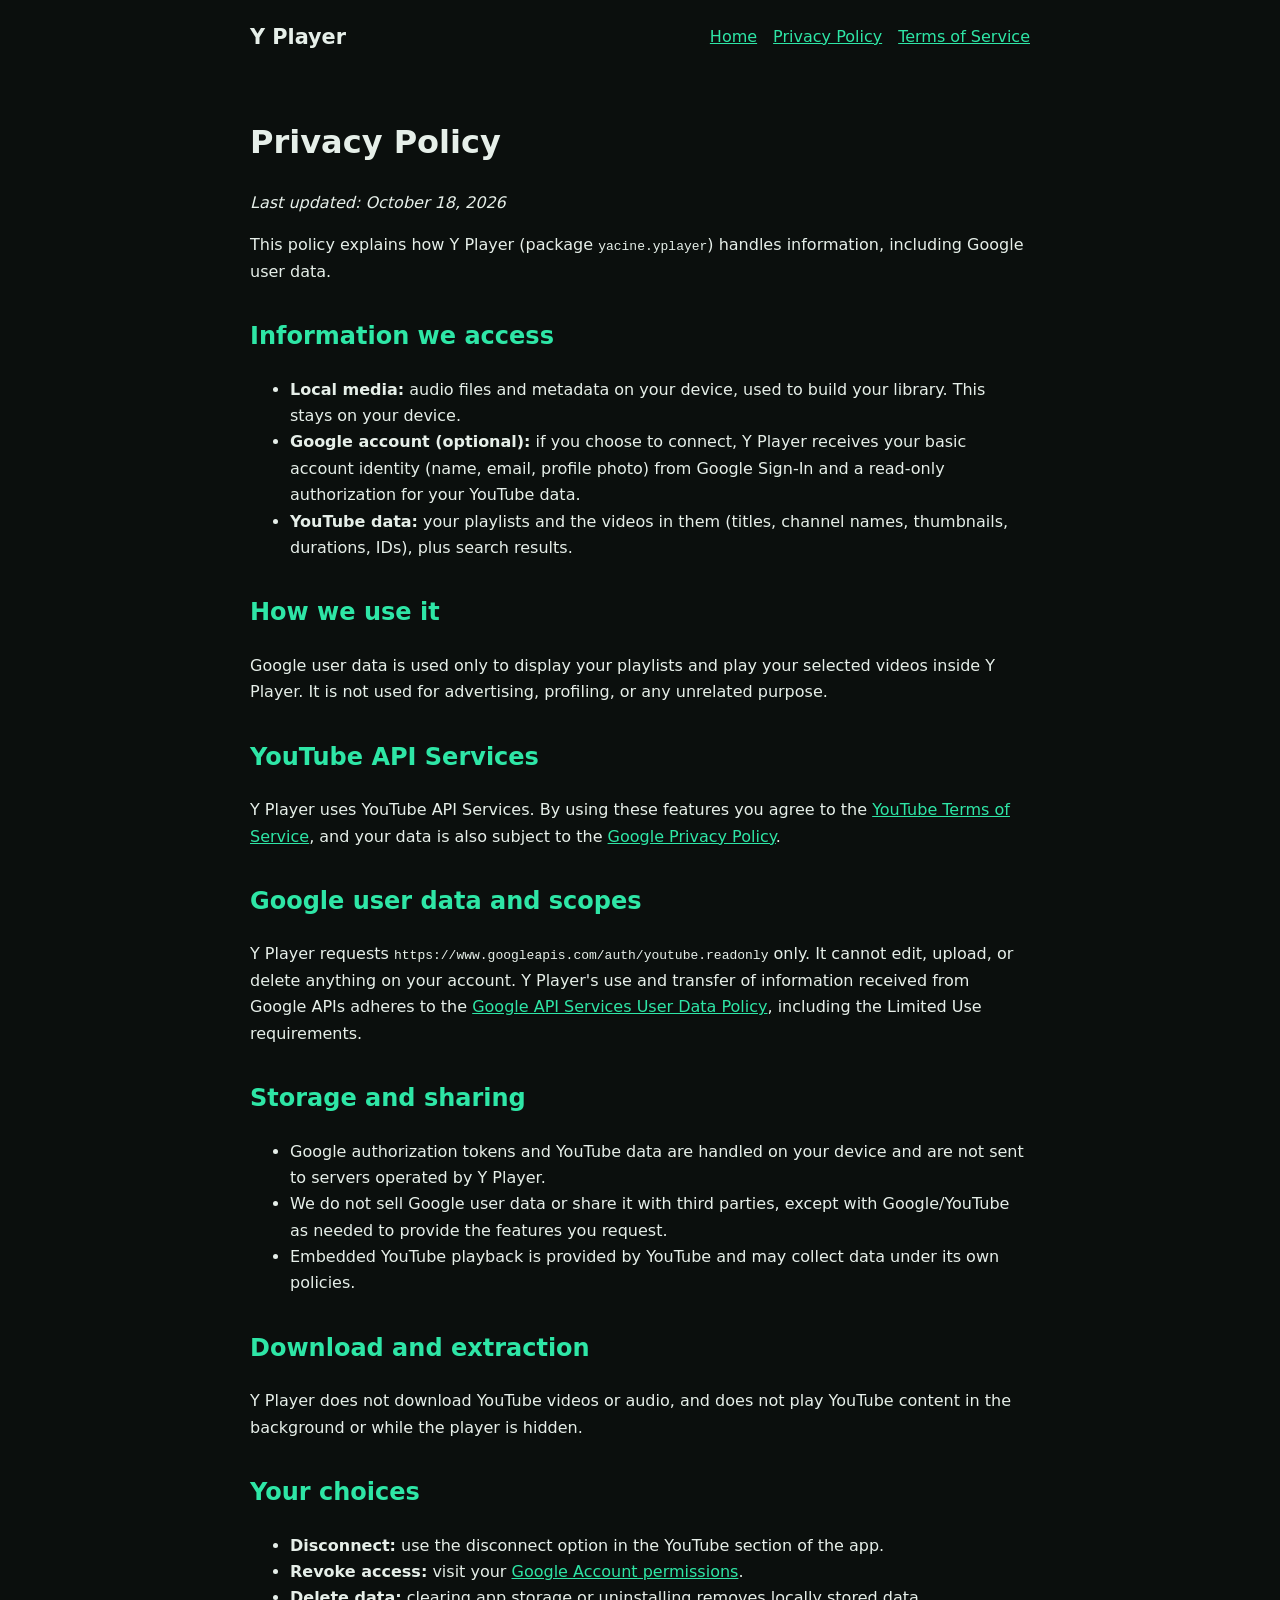
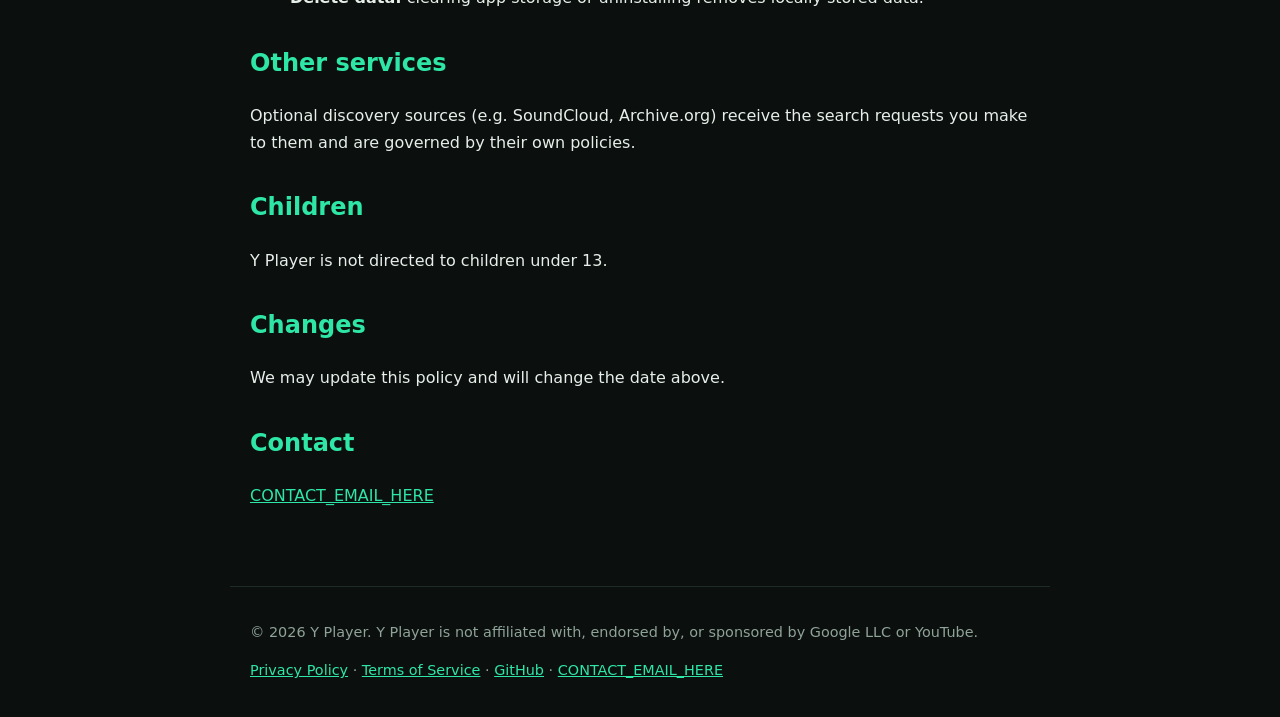
==== privacy/index.html @ ee4dc59c "initializing" ====
<!DOCTYPE html><html lang="en"><head><meta charset="utf-8"><meta name="viewport" content="width=device-width,initial-scale=1">
<title>Privacy Policy - Y Player</title><meta name="description" content="Y Player privacy policy"><link rel="stylesheet" href="../style.css"></head><body>
<header><strong>Y Player</strong><nav><a href="/">Home</a><a href="/privacy/">Privacy Policy</a><a href="/terms/">Terms of Service</a></nav></header>
<main><h1>Privacy Policy</h1><p><em>Last updated: October 18, 2026</em></p>
<p>This policy explains how Y Player (package <code>yacine.yplayer</code>) handles information, including Google user data.</p>
<h2>Information we access</h2><ul><li><strong>Local media:</strong> audio files and metadata on your device, used to build your library. This stays on your device.</li>
<li><strong>Google account (optional):</strong> if you choose to connect, Y Player receives your basic account identity (name, email, profile photo) from Google Sign-In and a read-only authorization for your YouTube data.</li>
<li><strong>YouTube data:</strong> your playlists and the videos in them (titles, channel names, thumbnails, durations, IDs), plus search results.</li></ul>
<h2>How we use it</h2><p>Google user data is used only to display your playlists and play your selected videos inside Y Player. It is not used for advertising, profiling, or any unrelated purpose.</p>
<h2>YouTube API Services</h2><p>Y Player uses YouTube API Services. By using these features you agree to the <a href="https://www.youtube.com/t/terms">YouTube Terms of Service</a>, and your data is also subject to the <a href="https://policies.google.com/privacy">Google Privacy Policy</a>.</p>
<h2>Google user data and scopes</h2><p>Y Player requests <code>https://www.googleapis.com/auth/youtube.readonly</code> only. It cannot edit, upload, or delete anything on your account. Y Player's use and transfer of information received from Google APIs adheres to the <a href="https://developers.google.com/terms/api-services-user-data-policy">Google API Services User Data Policy</a>, including the Limited Use requirements.</p>
<h2>Storage and sharing</h2><ul><li>Google authorization tokens and YouTube data are handled on your device and are not sent to servers operated by Y Player.</li>
<li>We do not sell Google user data or share it with third parties, except with Google/YouTube as needed to provide the features you request.</li>
<li>Embedded YouTube playback is provided by YouTube and may collect data under its own policies.</li></ul>
<h2>Download and extraction</h2><p>Y Player does not download YouTube videos or audio, and does not play YouTube content in the background or while the player is hidden.</p>
<h2>Your choices</h2><ul><li><strong>Disconnect:</strong> use the disconnect option in the YouTube section of the app.</li>
<li><strong>Revoke access:</strong> visit your <a href="https://myaccount.google.com/permissions">Google Account permissions</a>.</li>
<li><strong>Delete data:</strong> clearing app storage or uninstalling removes locally stored data.</li></ul>
<h2>Other services</h2><p>Optional discovery sources (e.g. SoundCloud, Archive.org) receive the search requests you make to them and are governed by their own policies.</p>
<h2>Children</h2><p>Y Player is not directed to children under 13.</p>
<h2>Changes</h2><p>We may update this policy and will change the date above.</p>
<h2>Contact</h2><p><a href="mailto:CONTACT_EMAIL_HERE">CONTACT_EMAIL_HERE</a></p></main>
<footer><p>&copy; 2026 Y Player. Y Player is not affiliated with, endorsed by, or sponsored by Google LLC or YouTube.</p>
<p><a href="/privacy/">Privacy Policy</a> &middot; <a href="/terms/">Terms of Service</a> &middot; <a href="https://github.com/YOUR_USERNAME/YOUR_REPO">GitHub</a> &middot; <a href="mailto:CONTACT_EMAIL_HERE">CONTACT_EMAIL_HERE</a></p></footer></body></html>
---- style.css ----
*{box-sizing:border-box}body{margin:0;font-family:system-ui,Segoe UI,Roboto,sans-serif;background:#0b0f0d;color:#e6efe9;line-height:1.65}
a{color:#2ee6a6}header,footer,main{max-width:820px;margin:auto;padding:20px}
header{display:flex;justify-content:space-between;align-items:center;flex-wrap:wrap;gap:10px}
header strong{font-size:1.3rem}nav a{margin-left:16px}h1{font-size:2rem}h2{margin-top:2rem;color:#2ee6a6}
.btn{display:inline-block;background:#2ee6a6;color:#04120c;padding:12px 22px;border-radius:10px;text-decoration:none;font-weight:700}
.card{background:#131a16;border:1px solid #1f2b25;border-radius:12px;padding:16px 20px;margin:14px 0}
footer{color:#8fa399;font-size:.9rem;border-top:1px solid #1f2b25;margin-top:40px}
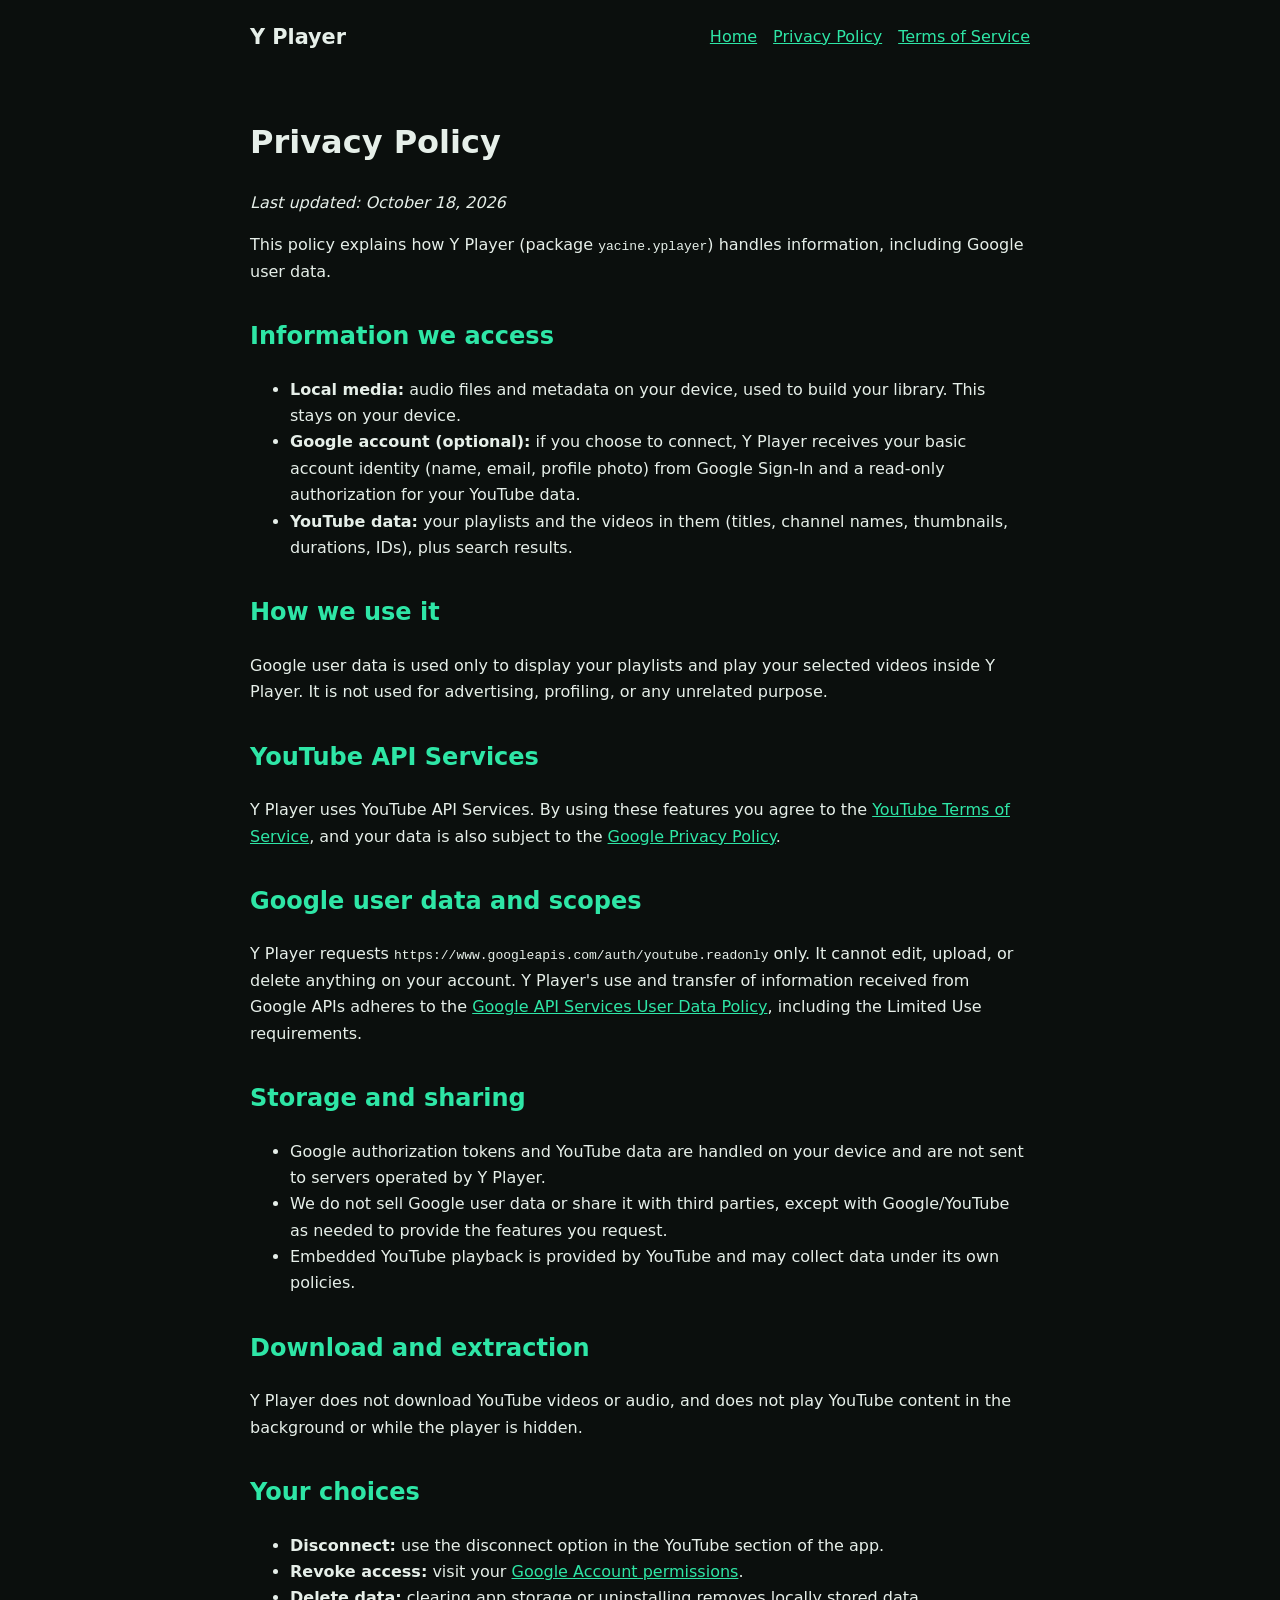
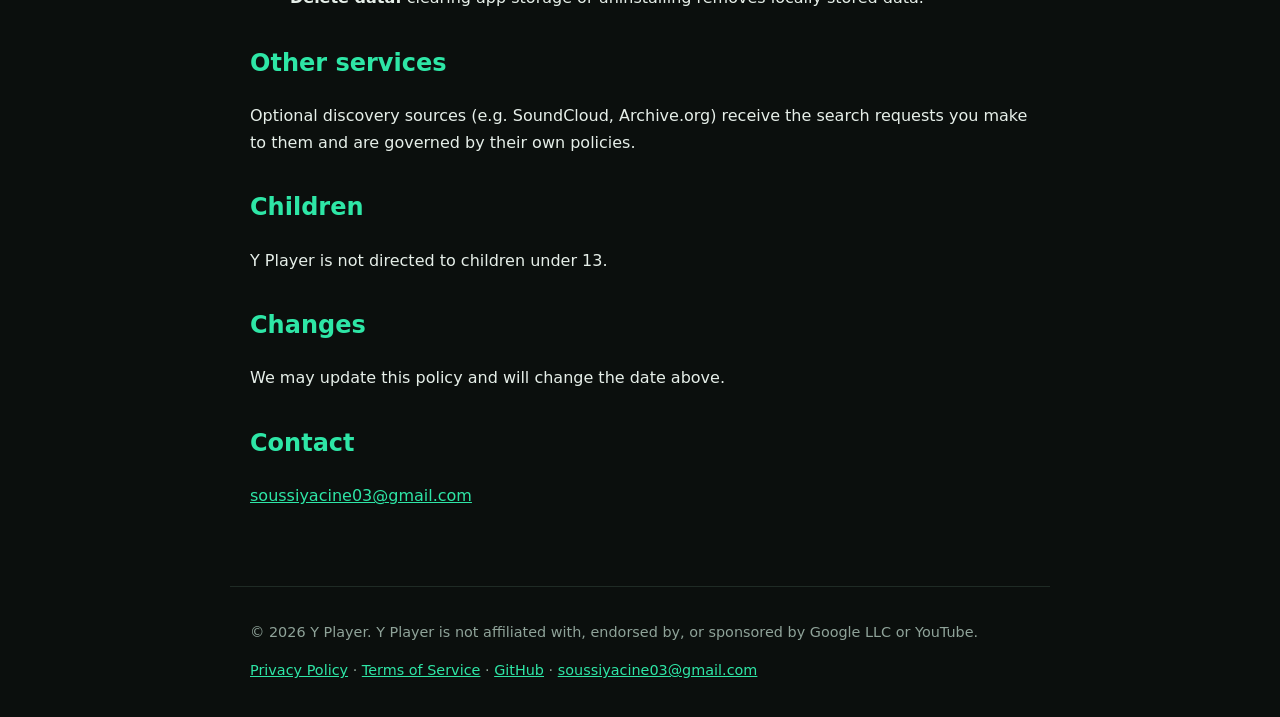
==== commit eae6c538: "Update site contact links Co-authored-by: Copilot <223556219+Copilot@users.noreply.github.com>" ====
--- a/privacy/index.html
+++ b/privacy/index.html
@@ -19,6 +19,6 @@
 <h2>Other services</h2><p>Optional discovery sources (e.g. SoundCloud, Archive.org) receive the search requests you make to them and are governed by their own policies.</p>
 <h2>Children</h2><p>Y Player is not directed to children under 13.</p>
 <h2>Changes</h2><p>We may update this policy and will change the date above.</p>
-<h2>Contact</h2><p><a href="mailto:CONTACT_EMAIL_HERE">CONTACT_EMAIL_HERE</a></p></main>
+<h2>Contact</h2><p><a href="mailto:soussiyacine03@gmail.com">soussiyacine03@gmail.com</a></p></main>
 <footer><p>&copy; 2026 Y Player. Y Player is not affiliated with, endorsed by, or sponsored by Google LLC or YouTube.</p>
-<p><a href="/privacy/">Privacy Policy</a> &middot; <a href="/terms/">Terms of Service</a> &middot; <a href="https://github.com/YOUR_USERNAME/YOUR_REPO">GitHub</a> &middot; <a href="mailto:CONTACT_EMAIL_HERE">CONTACT_EMAIL_HERE</a></p></footer></body></html>+<p><a href="/privacy/">Privacy Policy</a> &middot; <a href="/terms/">Terms of Service</a> &middot; <a href="https://github.com/6Guts9/Y-player/releases">GitHub</a> &middot; <a href="mailto:soussiyacine03@gmail.com">soussiyacine03@gmail.com</a></p></footer></body></html>
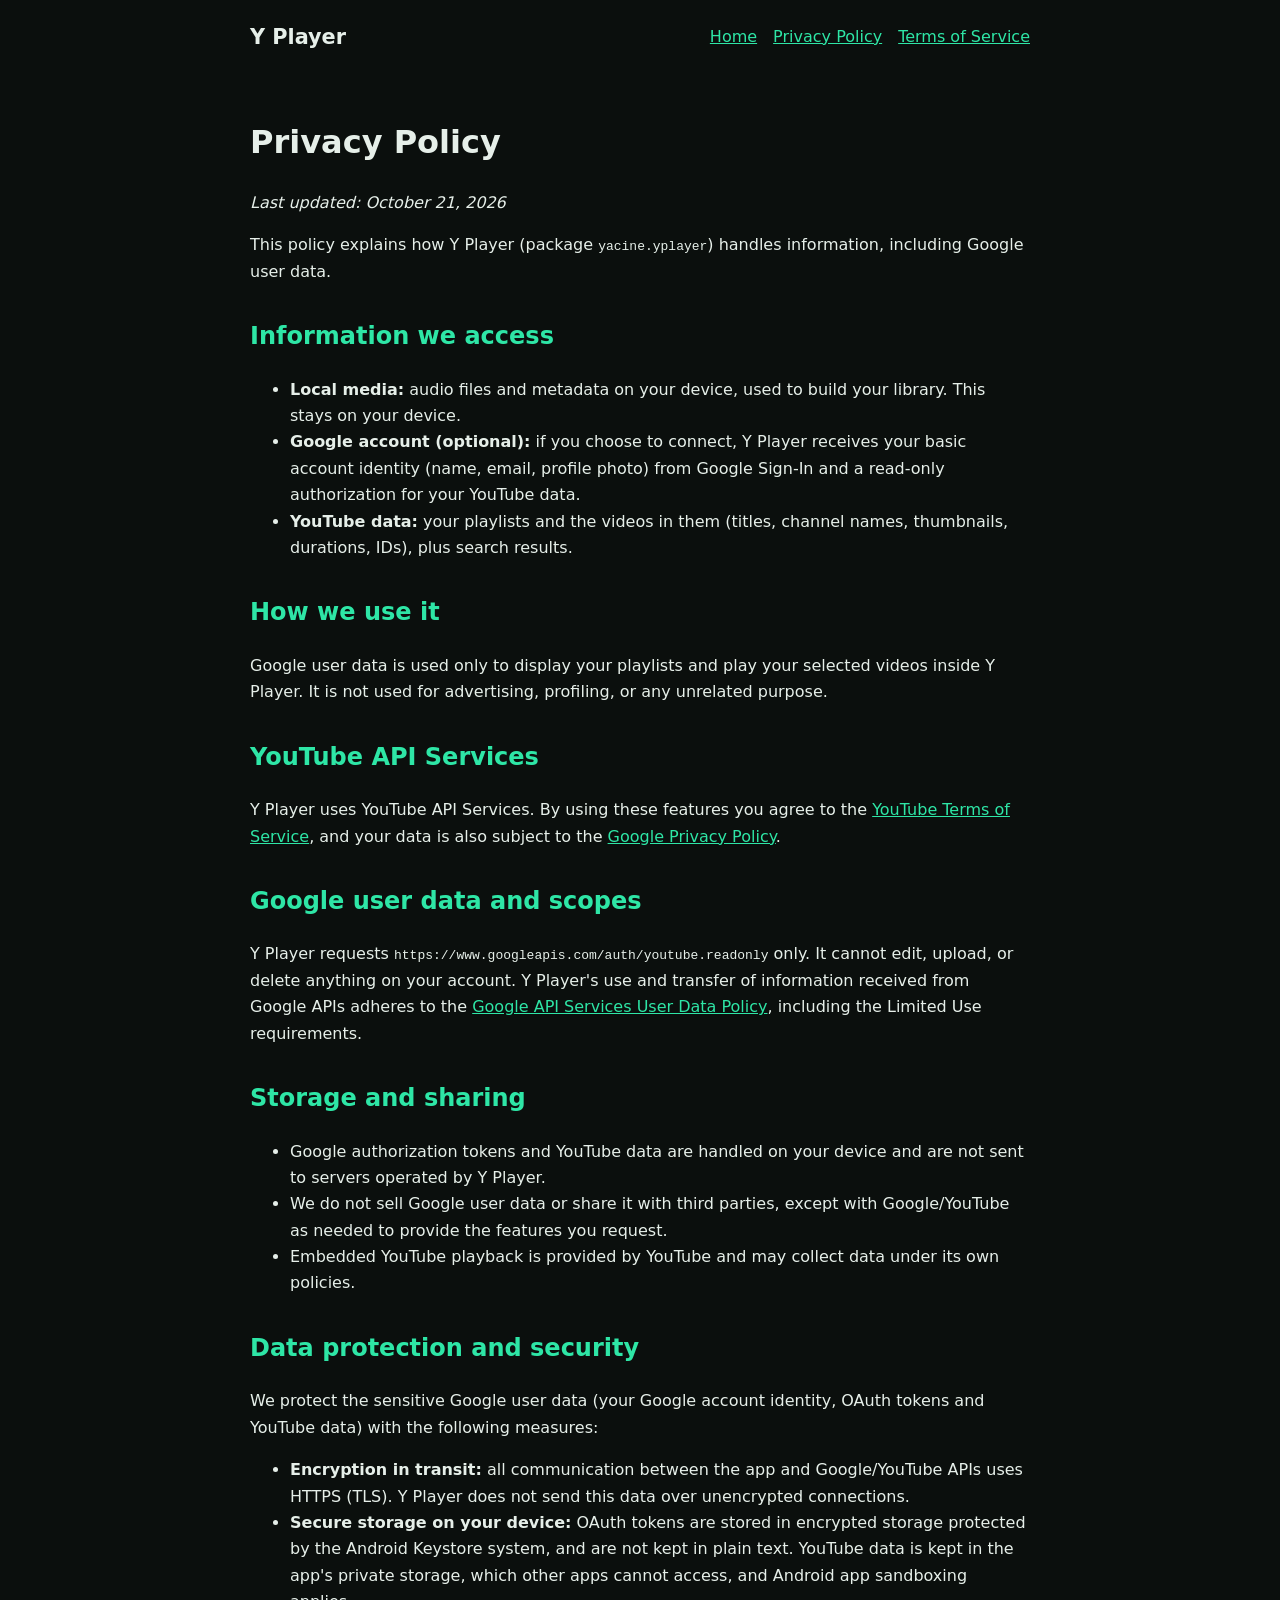
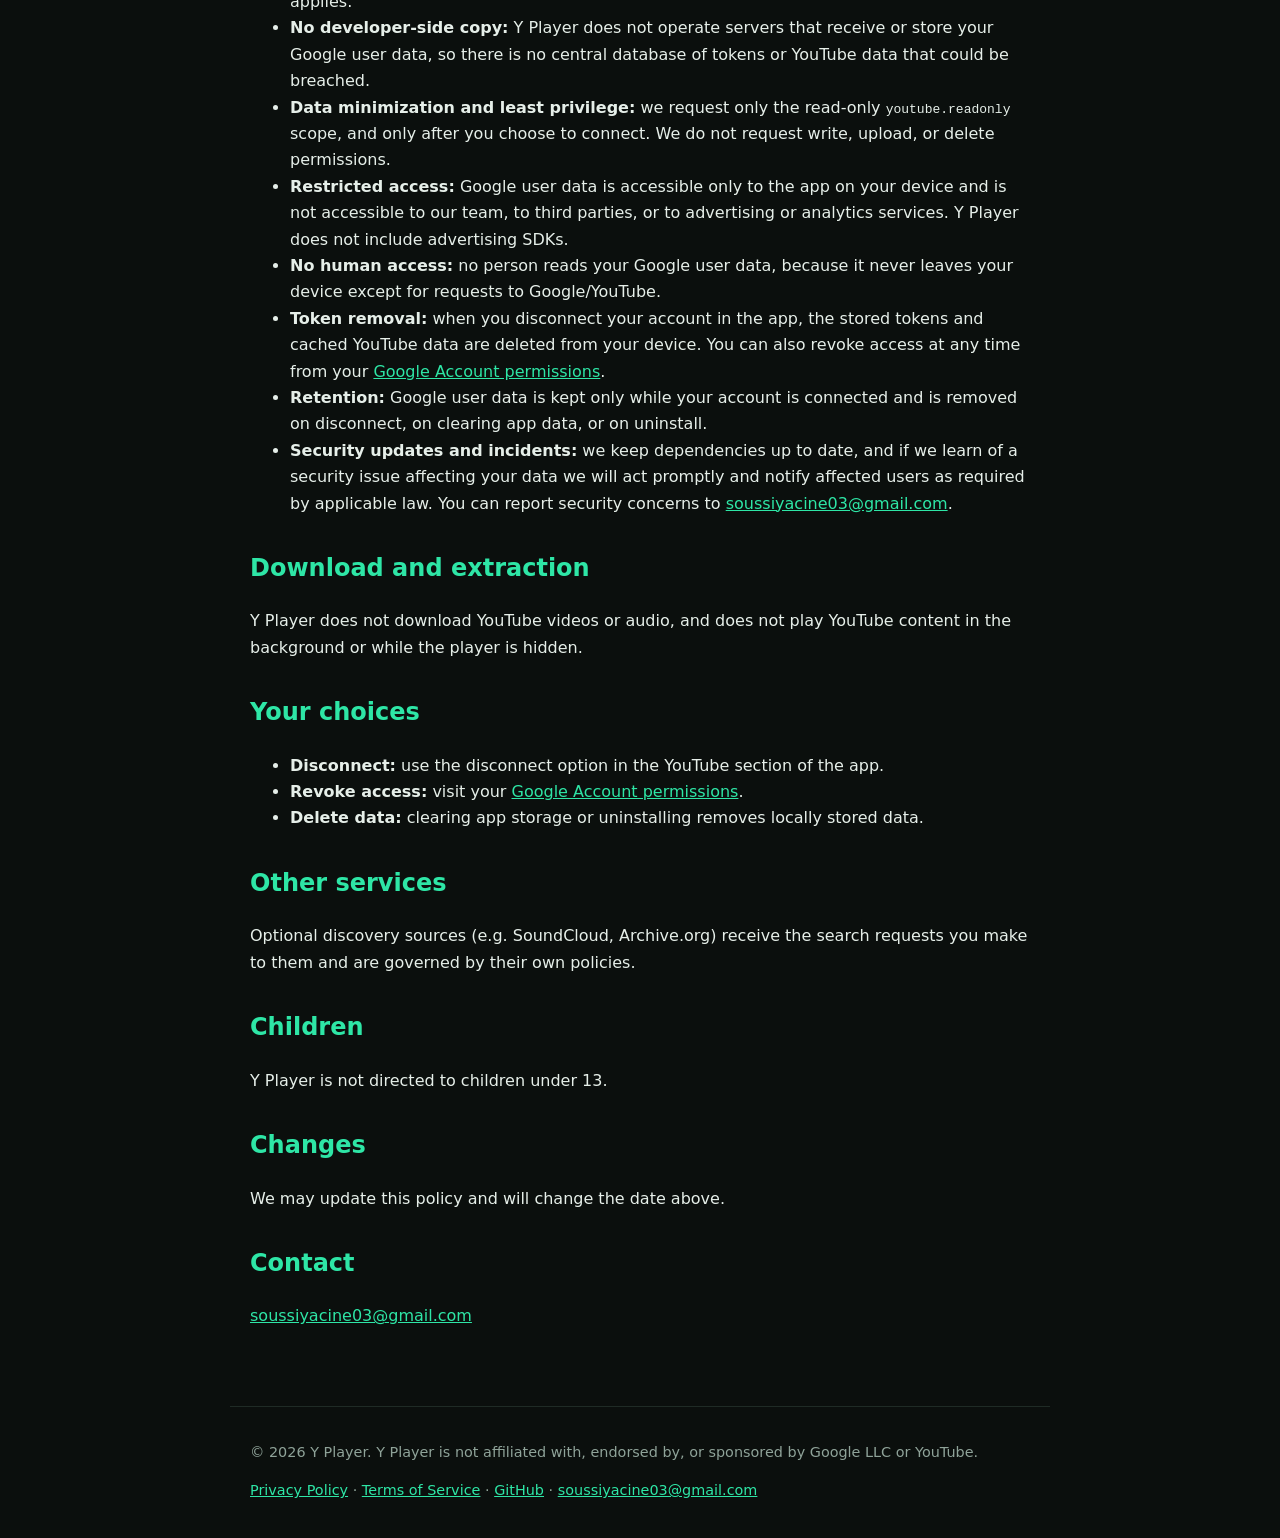
==== commit 2915cfcb: "update privacy policy" ====
--- a/privacy/index.html
+++ b/privacy/index.html
@@ -1,7 +1,7 @@
 <!DOCTYPE html><html lang="en"><head><meta charset="utf-8"><meta name="viewport" content="width=device-width,initial-scale=1">
 <title>Privacy Policy - Y Player</title><meta name="description" content="Y Player privacy policy"><link rel="stylesheet" href="../style.css"></head><body>
 <header><strong>Y Player</strong><nav><a href="/">Home</a><a href="/privacy/">Privacy Policy</a><a href="/terms/">Terms of Service</a></nav></header>
-<main><h1>Privacy Policy</h1><p><em>Last updated: October 18, 2026</em></p>
+<main><h1>Privacy Policy</h1><p><em>Last updated: October 21, 2026</em></p>
 <p>This policy explains how Y Player (package <code>yacine.yplayer</code>) handles information, including Google user data.</p>
 <h2>Information we access</h2><ul><li><strong>Local media:</strong> audio files and metadata on your device, used to build your library. This stays on your device.</li>
 <li><strong>Google account (optional):</strong> if you choose to connect, Y Player receives your basic account identity (name, email, profile photo) from Google Sign-In and a read-only authorization for your YouTube data.</li>
@@ -12,6 +12,16 @@
 <h2>Storage and sharing</h2><ul><li>Google authorization tokens and YouTube data are handled on your device and are not sent to servers operated by Y Player.</li>
 <li>We do not sell Google user data or share it with third parties, except with Google/YouTube as needed to provide the features you request.</li>
 <li>Embedded YouTube playback is provided by YouTube and may collect data under its own policies.</li></ul>
+<h2>Data protection and security</h2><p>We protect the sensitive Google user data (your Google account identity, OAuth tokens and YouTube data) with the following measures:</p>
+<ul><li><strong>Encryption in transit:</strong> all communication between the app and Google/YouTube APIs uses HTTPS (TLS). Y Player does not send this data over unencrypted connections.</li>
+<li><strong>Secure storage on your device:</strong> OAuth tokens are stored in encrypted storage protected by the Android Keystore system, and are not kept in plain text. YouTube data is kept in the app's private storage, which other apps cannot access, and Android app sandboxing applies.</li>
+<li><strong>No developer-side copy:</strong> Y Player does not operate servers that receive or store your Google user data, so there is no central database of tokens or YouTube data that could be breached.</li>
+<li><strong>Data minimization and least privilege:</strong> we request only the read-only <code>youtube.readonly</code> scope, and only after you choose to connect. We do not request write, upload, or delete permissions.</li>
+<li><strong>Restricted access:</strong> Google user data is accessible only to the app on your device and is not accessible to our team, to third parties, or to advertising or analytics services. Y Player does not include advertising SDKs.</li>
+<li><strong>No human access:</strong> no person reads your Google user data, because it never leaves your device except for requests to Google/YouTube.</li>
+<li><strong>Token removal:</strong> when you disconnect your account in the app, the stored tokens and cached YouTube data are deleted from your device. You can also revoke access at any time from your <a href="https://myaccount.google.com/permissions">Google Account permissions</a>.</li>
+<li><strong>Retention:</strong> Google user data is kept only while your account is connected and is removed on disconnect, on clearing app data, or on uninstall.</li>
+<li><strong>Security updates and incidents:</strong> we keep dependencies up to date, and if we learn of a security issue affecting your data we will act promptly and notify affected users as required by applicable law. You can report security concerns to <a href="mailto:soussiyacine03@gmail.com">soussiyacine03@gmail.com</a>.</li></ul>
 <h2>Download and extraction</h2><p>Y Player does not download YouTube videos or audio, and does not play YouTube content in the background or while the player is hidden.</p>
 <h2>Your choices</h2><ul><li><strong>Disconnect:</strong> use the disconnect option in the YouTube section of the app.</li>
 <li><strong>Revoke access:</strong> visit your <a href="https://myaccount.google.com/permissions">Google Account permissions</a>.</li>
